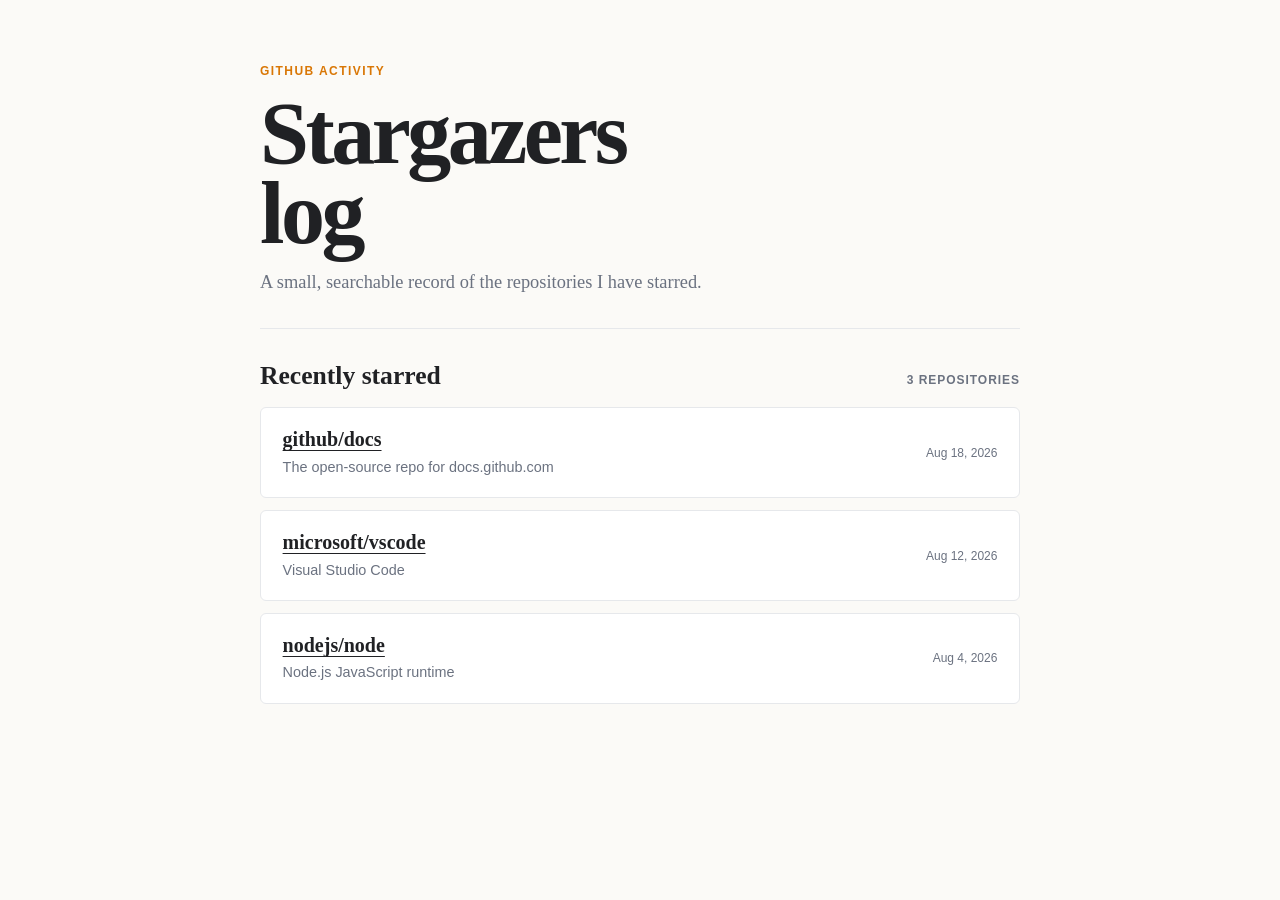
==== environments/production/index.html @ c576230b "feature/Add_CI_CD" ====
<!DOCTYPE html>
<html lang="en">
  <head>
    <meta charset="utf-8">
    <meta name="viewport" content="width=device-width, initial-scale=1">
    <title>Stargazers log</title>
    <link rel="stylesheet" href="style.css">
  </head>
  <body>
    <main class="page-shell">
      <header class="page-header">
        <p class="eyebrow">GitHub activity</p>
        <h1>Stargazers log</h1>
        <p class="intro">A small, searchable record of the repositories I have starred.</p>
      </header>

      <section class="log" aria-labelledby="log-title">
        <div class="section-heading">
          <h2 id="log-title">Recently starred</h2>
          <span id="repository-count" class="count" aria-live="polite"></span>
        </div>
        <p id="status" class="status" role="status">Loading repositories...</p>
        <ul id="repository-list" class="repository-list"></ul>
      </section>
    </main>
    <script src="script.js" defer></script>
  </body>
</html>
---- environments/production/style.css ----
:root {
  color-scheme: light;
  --ink: #202124;
  --muted: #6b7280;
  --line: #e6e8eb;
  --paper: #fbfaf7;
  --accent: #d97706;
  --accent-soft: #fff1d6;
}

* {
  box-sizing: border-box;
}

body {
  margin: 0;
  min-width: 320px;
  background: var(--paper);
  color: var(--ink);
  font-family: Georgia, 'Times New Roman', serif;
}

.page-shell {
  width: min(100% - 2rem, 760px);
  margin: 0 auto;
  padding: 4rem 0 5rem;
}

.page-header {
  border-bottom: 1px solid var(--line);
  padding-bottom: 2rem;
}

.eyebrow {
  margin: 0 0 1rem;
  color: var(--accent);
  font: 700 0.75rem/1.2 Arial, sans-serif;
  letter-spacing: 0.12em;
  text-transform: uppercase;
}

h1,
h2,
p {
  margin-top: 0;
}

h1 {
  max-width: 10ch;
  margin-bottom: 1rem;
  font-size: clamp(3rem, 9vw, 5.5rem);
  line-height: 0.9;
  letter-spacing: -0.04em;
}

.intro {
  max-width: 38rem;
  margin-bottom: 0;
  color: var(--muted);
  font-size: 1.15rem;
  line-height: 1.5;
}

.log {
  padding-top: 2rem;
}

.section-heading {
  display: flex;
  align-items: baseline;
  justify-content: space-between;
  gap: 1rem;
}

h2 {
  margin-bottom: 1rem;
  font-size: 1.6rem;
}

.count {
  color: var(--muted);
  font: 700 0.75rem Arial, sans-serif;
  text-transform: uppercase;
  letter-spacing: 0.08em;
}

.status {
  color: var(--muted);
  font: 0.9rem/1.4 Arial, sans-serif;
}

.repository-list {
  display: grid;
  gap: 0.75rem;
  margin: 0;
  padding: 0;
  list-style: none;
}

.repository {
  display: grid;
  grid-template-columns: 1fr auto;
  gap: 1rem;
  align-items: center;
  padding: 1.25rem 1.35rem;
  border: 1px solid var(--line);
  border-radius: 6px;
  background: #fff;
}

.repository-name {
  display: inline-block;
  margin-bottom: 0.35rem;
  color: var(--ink);
  font-size: 1.25rem;
  font-weight: 700;
  text-decoration-thickness: 1px;
  text-underline-offset: 0.2em;
}

.repository-name:hover {
  color: var(--accent);
}

.repository-description {
  margin-bottom: 0;
  color: var(--muted);
  font: 0.9rem/1.4 Arial, sans-serif;
}

.repository-date {
  color: var(--muted);
  font: 0.75rem Arial, sans-serif;
  white-space: nowrap;
}

.error {
  padding: 1rem;
  border-left: 3px solid var(--accent);
  background: var(--accent-soft);
}

@media (max-width: 560px) {
  .page-shell {
    padding-top: 2.5rem;
  }

  .repository {
    grid-template-columns: 1fr;
    gap: 0.75rem;
  }
}
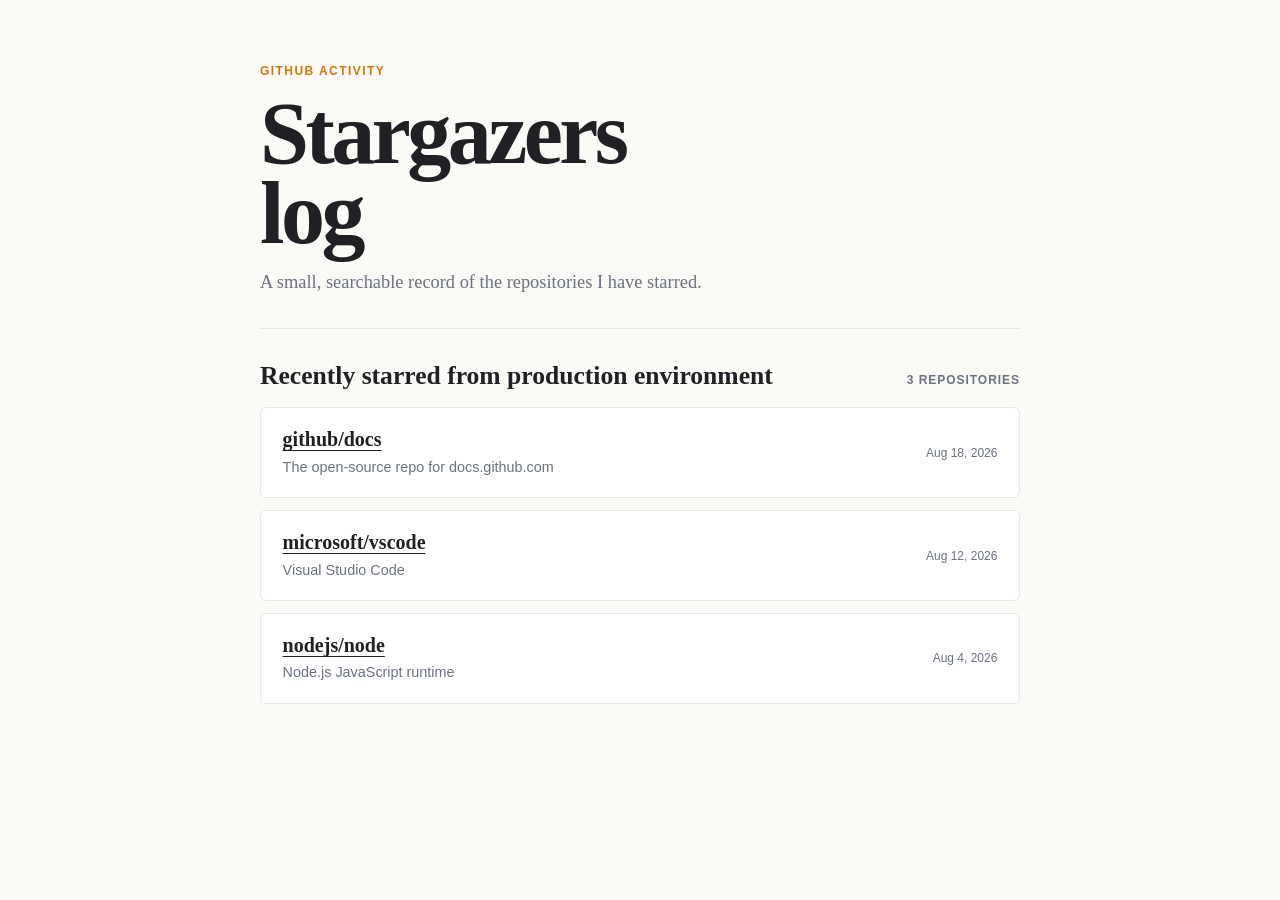
==== commit 359fc932: "Identifiying the environments" ====
--- a/environments/production/index.html
+++ b/environments/production/index.html
@@ -16,7 +16,7 @@
 
       <section class="log" aria-labelledby="log-title">
         <div class="section-heading">
-          <h2 id="log-title">Recently starred</h2>
+          <h2 id="log-title">Recently starred from production environment</h2>
           <span id="repository-count" class="count" aria-live="polite"></span>
         </div>
         <p id="status" class="status" role="status">Loading repositories...</p>
